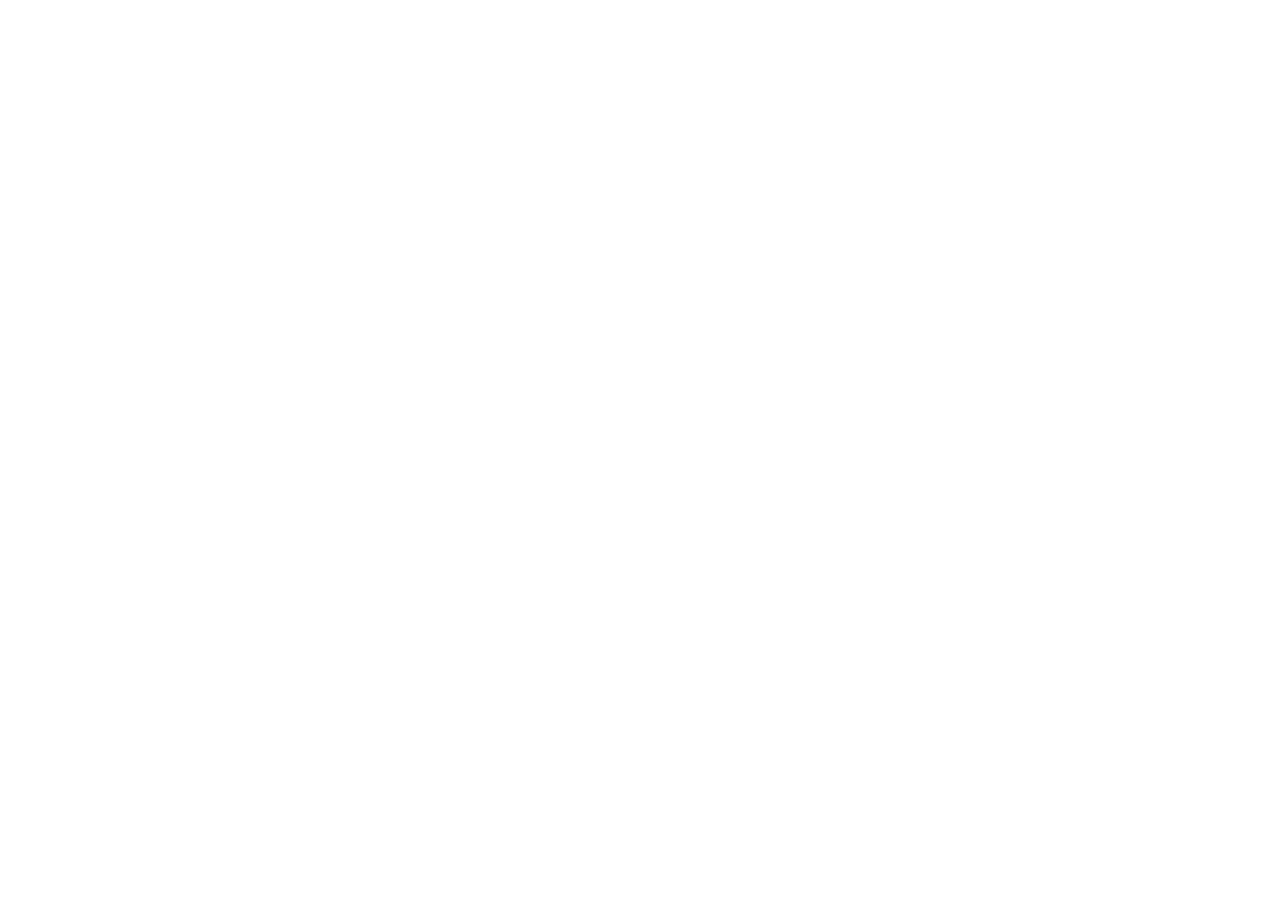
==== index.html @ f0a41dc6 "Initial setup" ====
<!DOCTYPE html>
<html lang="en">
<head>
    <meta charset="UTF-8">
    <meta http-equiv="X-UA-Compatible" content="IE=edge">
    <meta name="viewport" content="width=device-width, initial-scale=1.0">
    <link rel="stylesheet" href="style.css">
    <title>Night Sky Test</title>
</head>
<body>
    

    <script src="script.js"></script>
</body>
</html>
---- style.css ----
* {
    box-sizing: border-box;
}

body {
    height: 100vh;
    margin: 0;
}
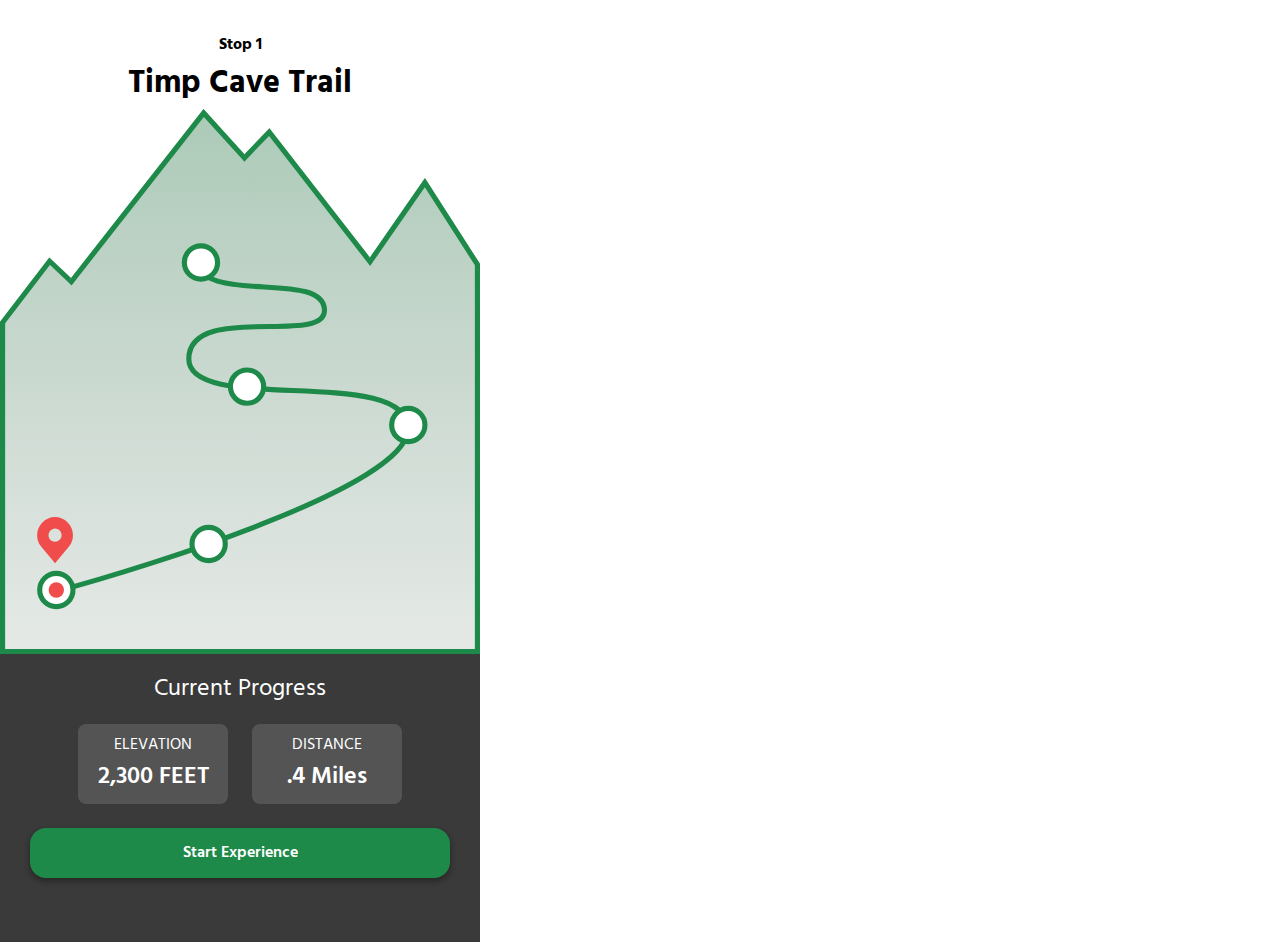
==== commit 1bfddb9c: "Stop 1 current progress page completed" ====
--- a/index.html
+++ b/index.html
@@ -4,12 +4,32 @@
     <meta charset="UTF-8">
     <meta http-equiv="X-UA-Compatible" content="IE=edge">
     <meta name="viewport" content="width=device-width, initial-scale=1.0">
-    <link rel="stylesheet" href="style.css">
+    <link rel="stylesheet" href="./css/style.css">
     <title>Night Sky Test</title>
 </head>
 <body>
-    
+    <h2 class="progress-heading-stop">Stop 1</h2>
+    <h1 class="progress-heading">Timp Cave Trail</h1>
 
-    <script src="script.js"></script>
+    <img class="progress-image" src="./assets/Trail 1.svg" alt="Trail Progress: Stop 1">
+
+    <div class="current-progress-container">
+        <h2>Current Progress</h2>
+
+        <div class="current-progress-info">
+            <div class="current-progress-elevation">
+                <p>ELEVATION</p>
+                <p class="current-progress-number">2,300 FEET</p>
+            </div>
+            <div class="current-progress-distance">
+                <p>DISTANCE</p>
+                <p class="current-progress-number">.4 Miles</p>
+            </div>
+        </div>
+
+        <a class="start-exp-btn" href="./html/welcome.html">Start Experience</a>
+    </div>
+
+    <script src="./js/script.js"></script>
 </body>
 </html>--- a/css/style.css
+++ b/css/style.css
@@ -0,0 +1,80 @@
+@import url('https://fonts.googleapis.com/css2?family=Hind:wght@400;600&display=swap');
+
+* {
+    box-sizing: border-box;
+}
+
+body {
+    display: flex;
+    flex-direction: column;
+    align-items: center;
+    font-family: 'Hind', sans-serif;
+    height: 100vh;
+    max-width: 480px;
+    margin: 0;
+}
+
+.progress-heading-stop {
+    font-size: 1rem;
+    margin: 2rem 0 0 0;
+}
+.progress-heading {
+    margin: 0 0 0 0;
+}
+
+.progress-image {
+    width: 100%;
+}
+
+.current-progress-container {
+    display: flex;
+    flex-direction: column;
+    align-items: center;
+    width: 100%;
+    background-color: #3a3a3a;
+    color: #fff;
+}
+.current-progress-container h2 {
+    font-weight: 400;
+    margin: 1rem 0 1rem 0;
+}
+.current-progress-info {
+    display: flex;
+    justify-content: space-between;
+    margin: 0 0 1.5rem 0;
+    padding: 0;
+}
+.current-progress-info div {
+    display: flex;
+    flex-direction: column;
+    align-items: center;
+    margin: 0 .75rem;
+    padding: .5rem 1rem;
+    width: 150px;
+    border-radius: 8px;
+    background-color: rgba(196, 196, 196, .19);
+}
+.current-progress-info div p {
+    margin: 0;
+}
+.current-progress-number {
+    font-size: 24px;
+    font-weight: 600;
+}
+
+.start-exp-btn {
+    text-decoration: none;
+    padding: .75rem;
+    margin-bottom: 4rem;
+    width: 87.5%;
+    border-radius: 16px;
+    background-color: #1E8A49;
+    color: #fff;
+    font-weight: 600;
+    text-align: center;
+    box-shadow: rgba(0, 0, 0, 0.16) 0px 3px 6px, rgba(0, 0, 0, 0.23) 0px 3px 6px;
+}
+
+
+
+/* Media Queries */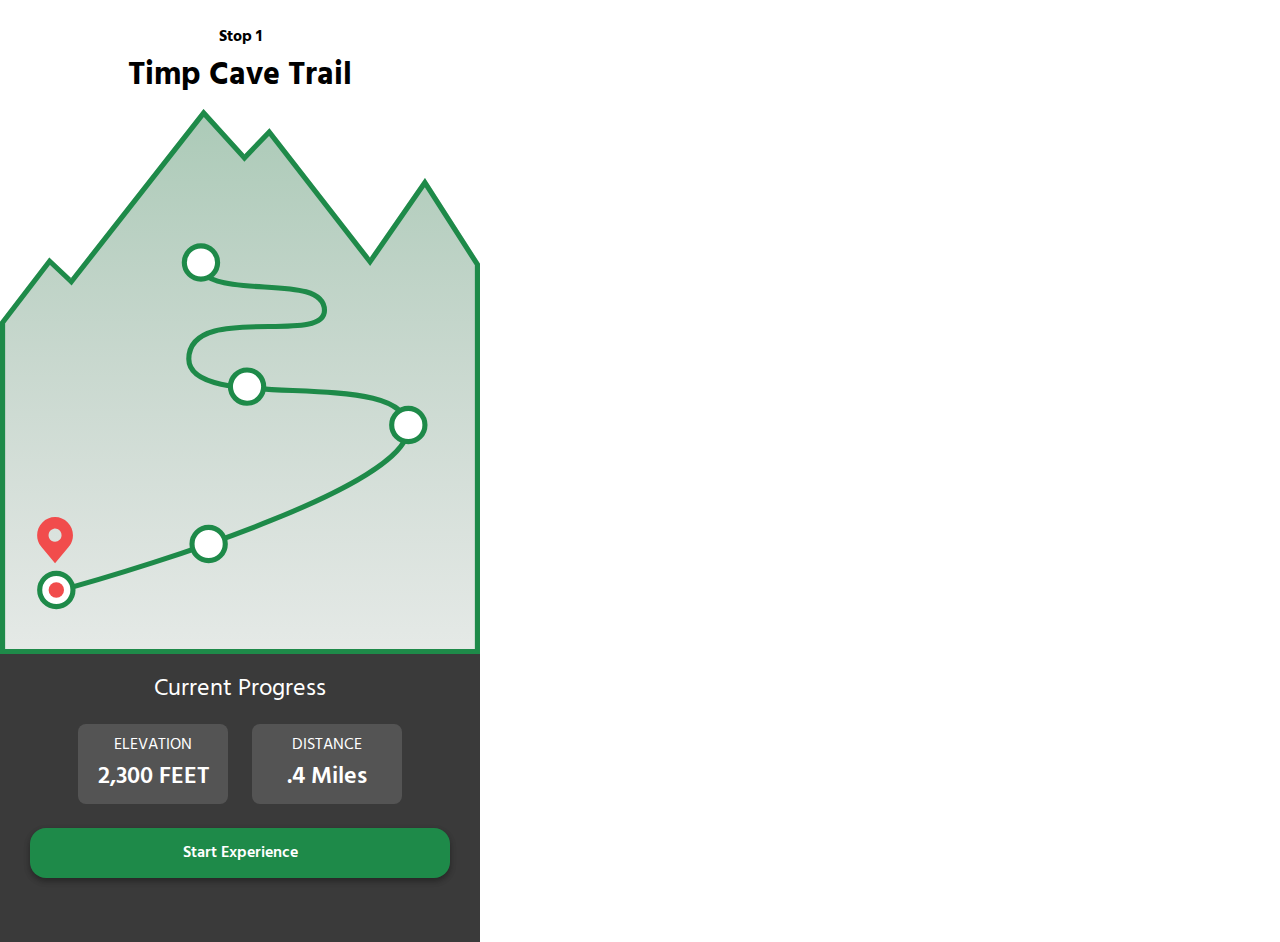
==== commit cc298f0f: "File renaming" ====
--- a/index.html
+++ b/index.html
@@ -27,7 +27,7 @@
             </div>
         </div>
 
-        <a class="start-exp-btn" href="./html/welcome.html">Start Experience</a>
+        <a class="start-exp-btn" href="./html/night-sky.html">Start Experience</a>
     </div>
 
     <script src="./js/script.js"></script>
--- a/css/style.css
+++ b/css/style.css
@@ -16,10 +16,10 @@
 
 .progress-heading-stop {
     font-size: 1rem;
-    margin: 2rem 0 0 0;
+    margin: 1.5rem 0 0 0;
 }
 .progress-heading {
-    margin: 0 0 0 0;
+    margin: 0 0 .5rem 0;
 }
 
 .progress-image {
@@ -56,6 +56,7 @@
 }
 .current-progress-info div p {
     margin: 0;
+    text-align: center;
 }
 .current-progress-number {
     font-size: 24px;
@@ -77,4 +78,9 @@
 
 
 
-/* Media Queries */+/* Media Queries */
+@media only screen and (max-width: 330px) {
+    .current-progress-info div {
+        width: 60%;
+    }
+}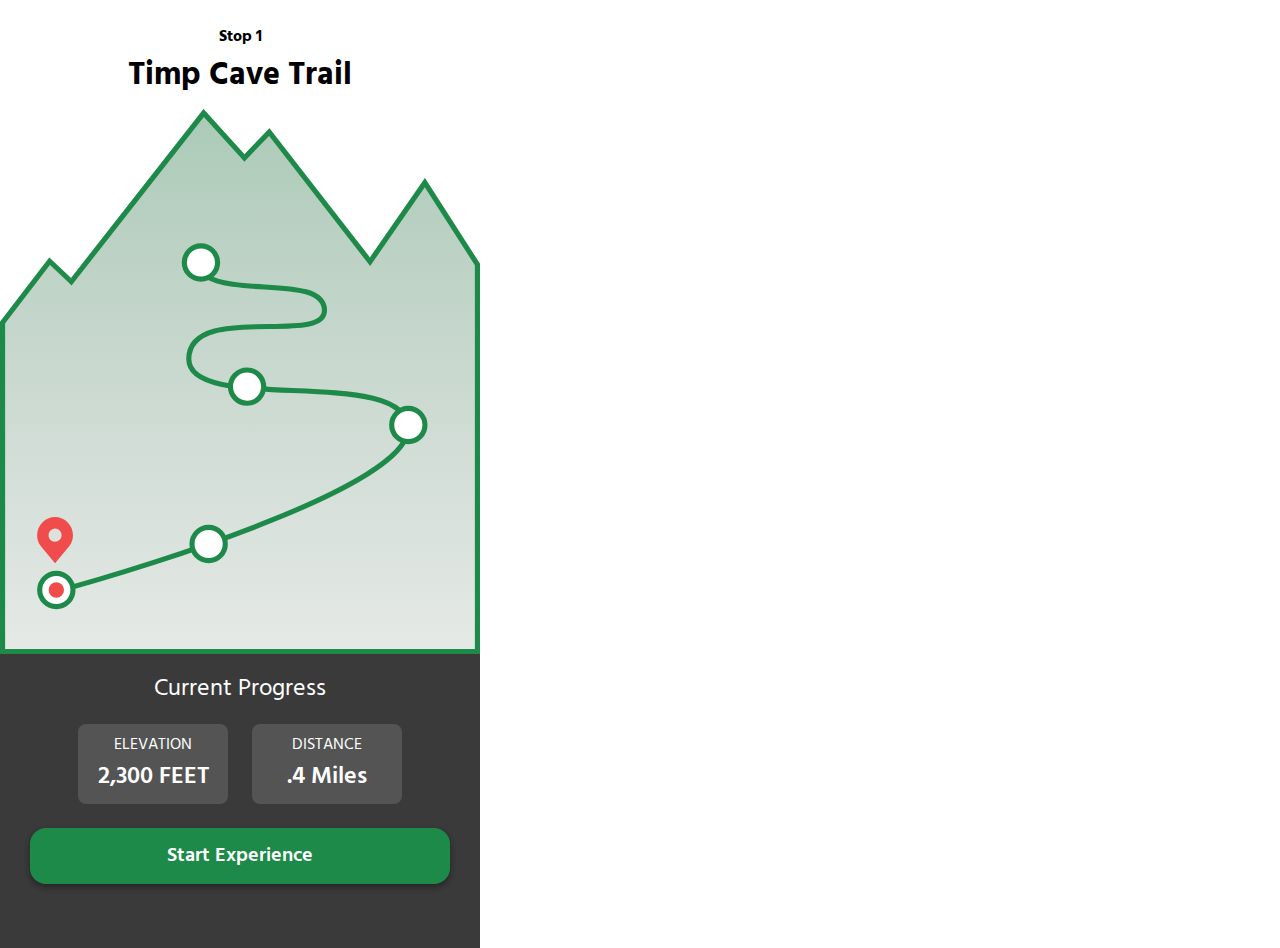
==== commit ac43f074: "Renamed images and got welcome modal working" ====
--- a/index.html
+++ b/index.html
@@ -8,11 +8,14 @@
     <title>Night Sky Test</title>
 </head>
 <body>
+    <!-- Heading -->
     <h2 class="progress-heading-stop">Stop 1</h2>
     <h1 class="progress-heading">Timp Cave Trail</h1>
 
-    <img class="progress-image" src="./assets/Trail 1.svg" alt="Trail Progress: Stop 1">
+    <!-- Mountain progress svg -->
+    <img class="progress-image" src="./assets/Trail1.svg" alt="Trail Progress: Stop 1">
 
+    <!-- Current Progress -->
     <div class="current-progress-container">
         <h2>Current Progress</h2>
 
--- a/css/style.css
+++ b/css/style.css
@@ -71,6 +71,7 @@
     border-radius: 16px;
     background-color: #1E8A49;
     color: #fff;
+    font-size: 20px;
     font-weight: 600;
     text-align: center;
     box-shadow: rgba(0, 0, 0, 0.16) 0px 3px 6px, rgba(0, 0, 0, 0.23) 0px 3px 6px;
